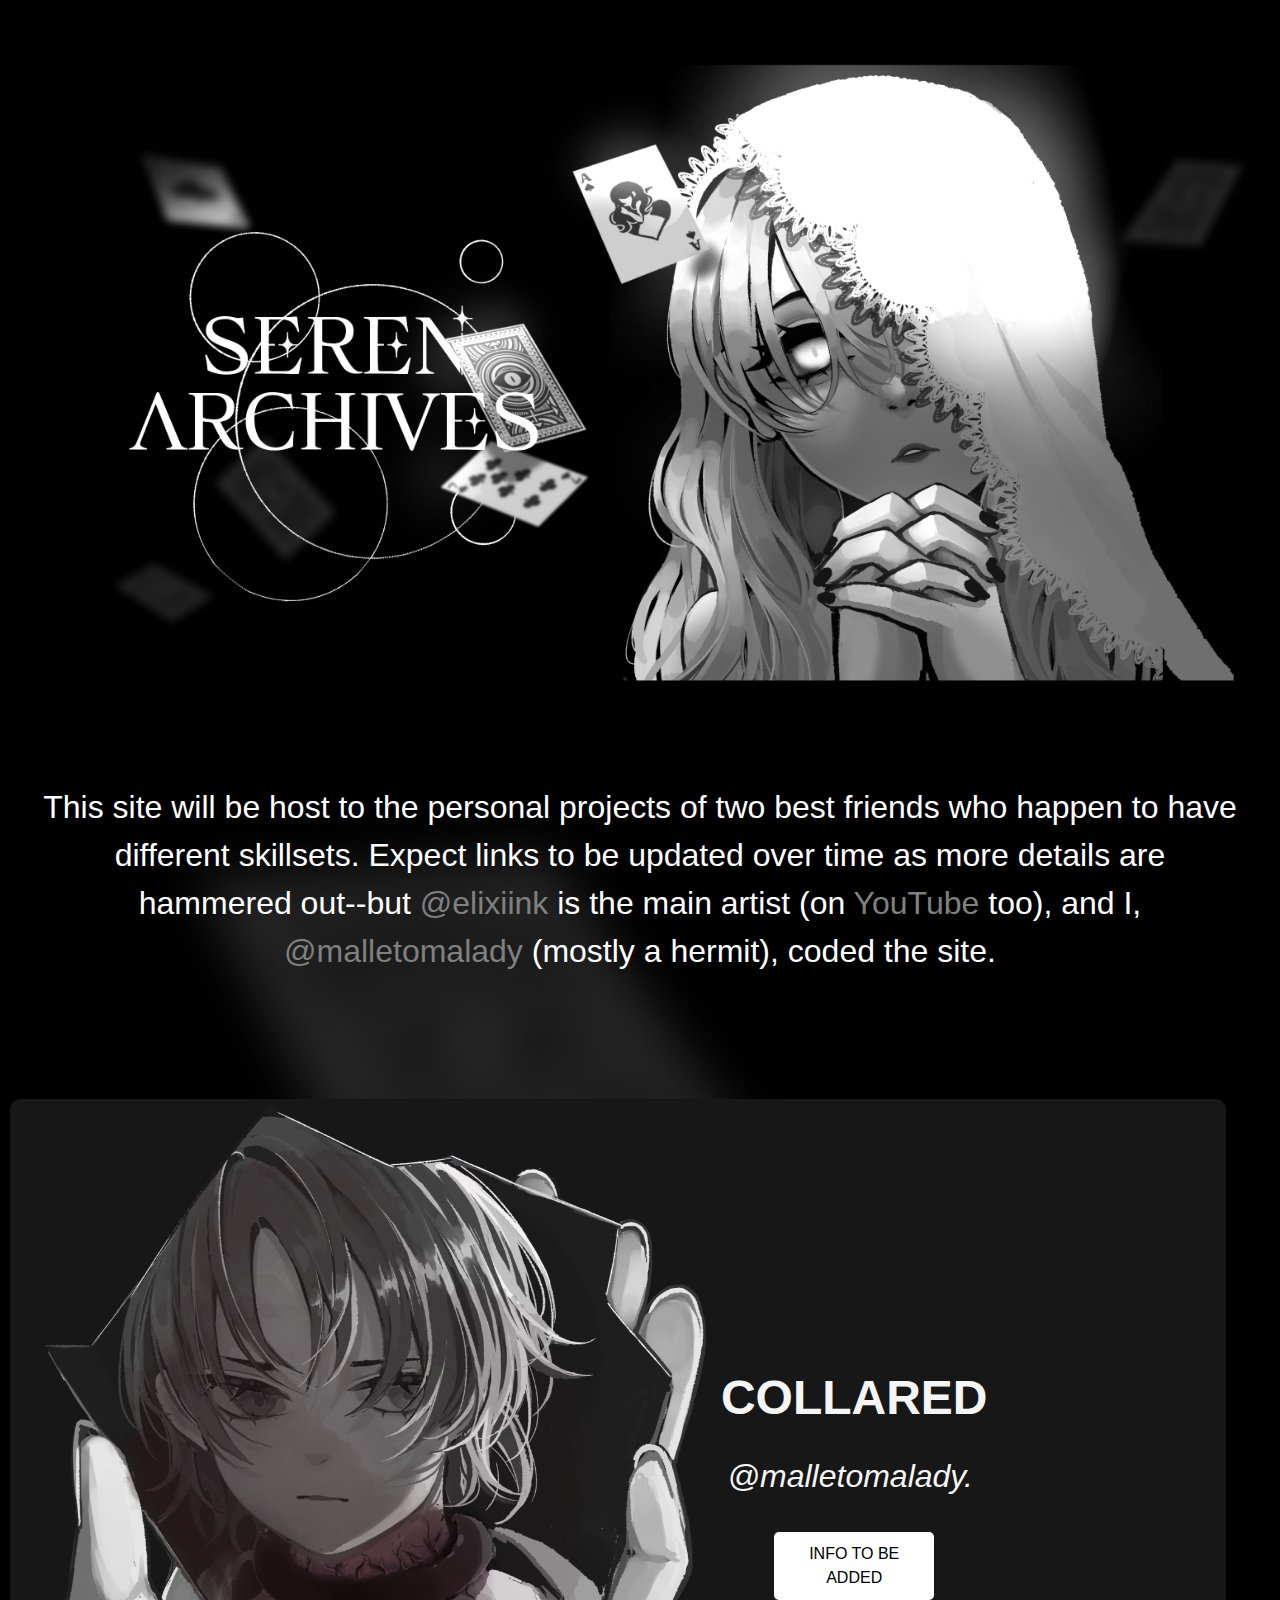
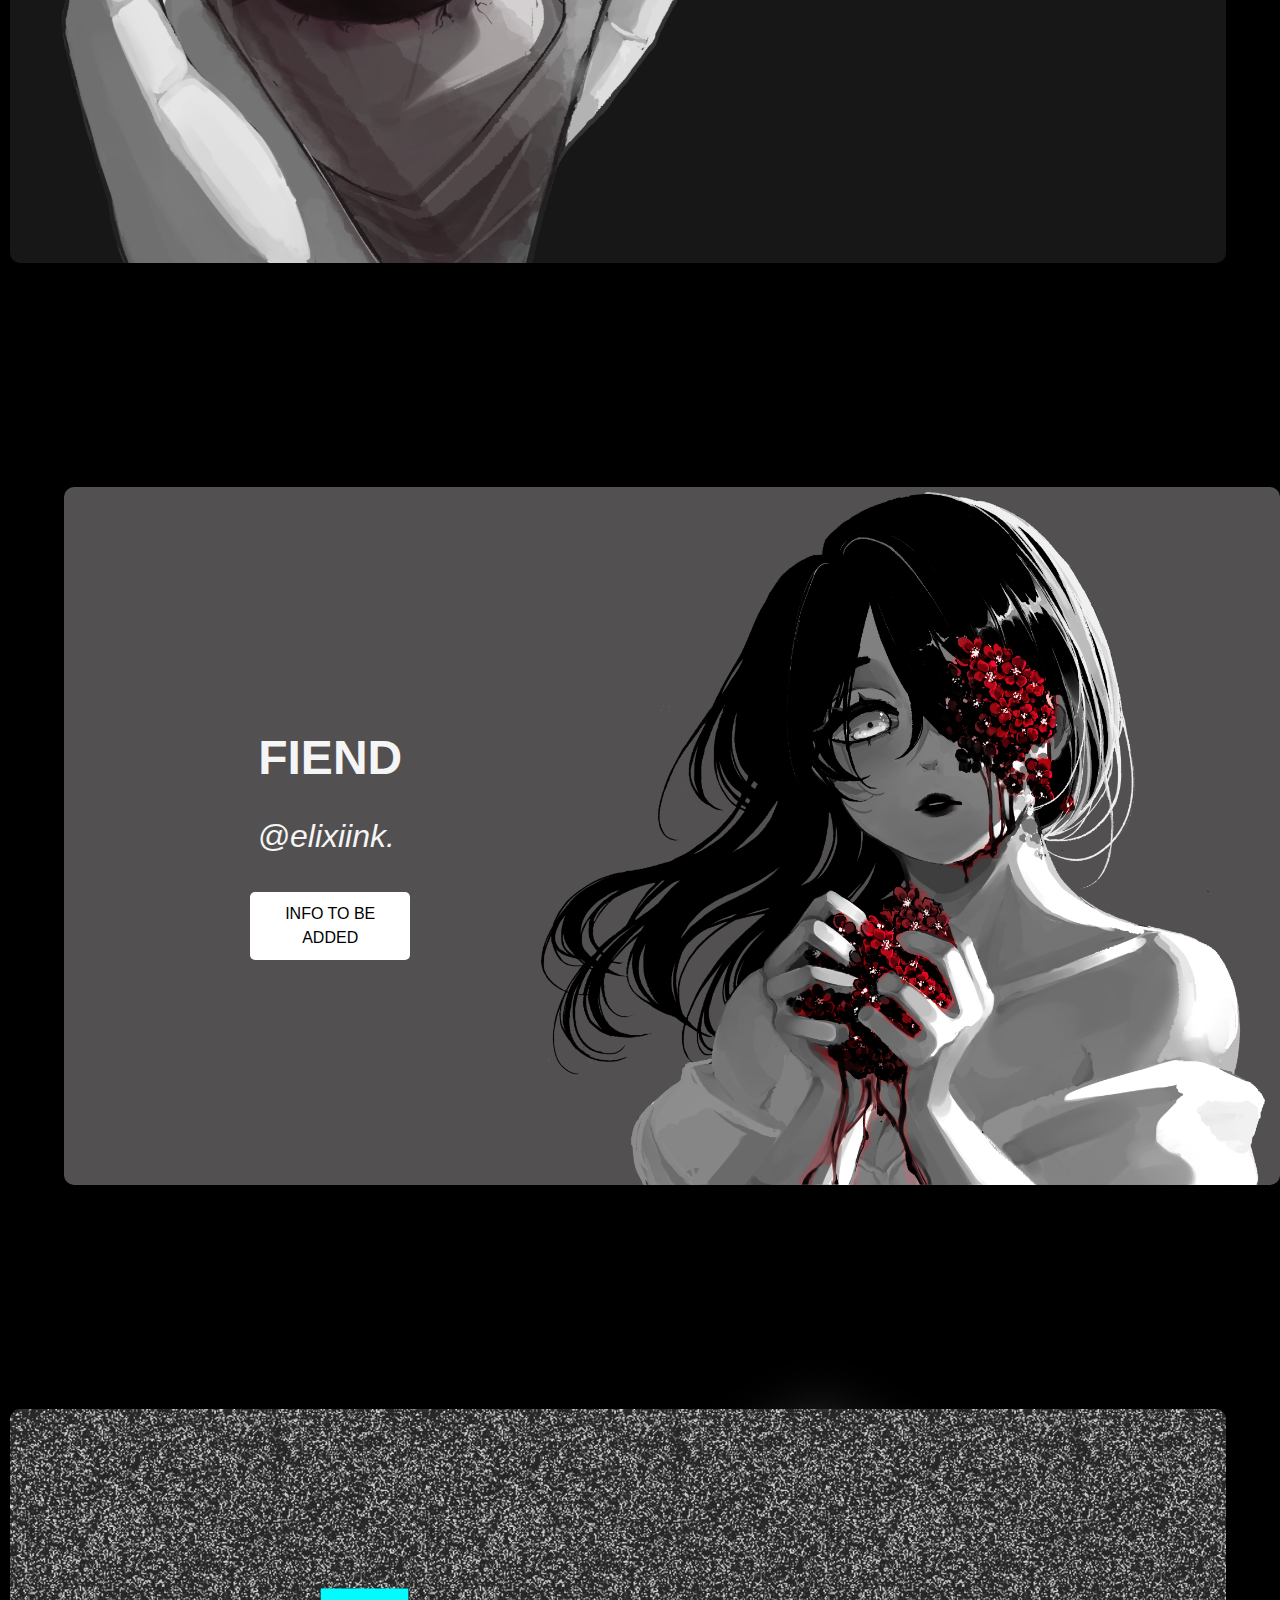
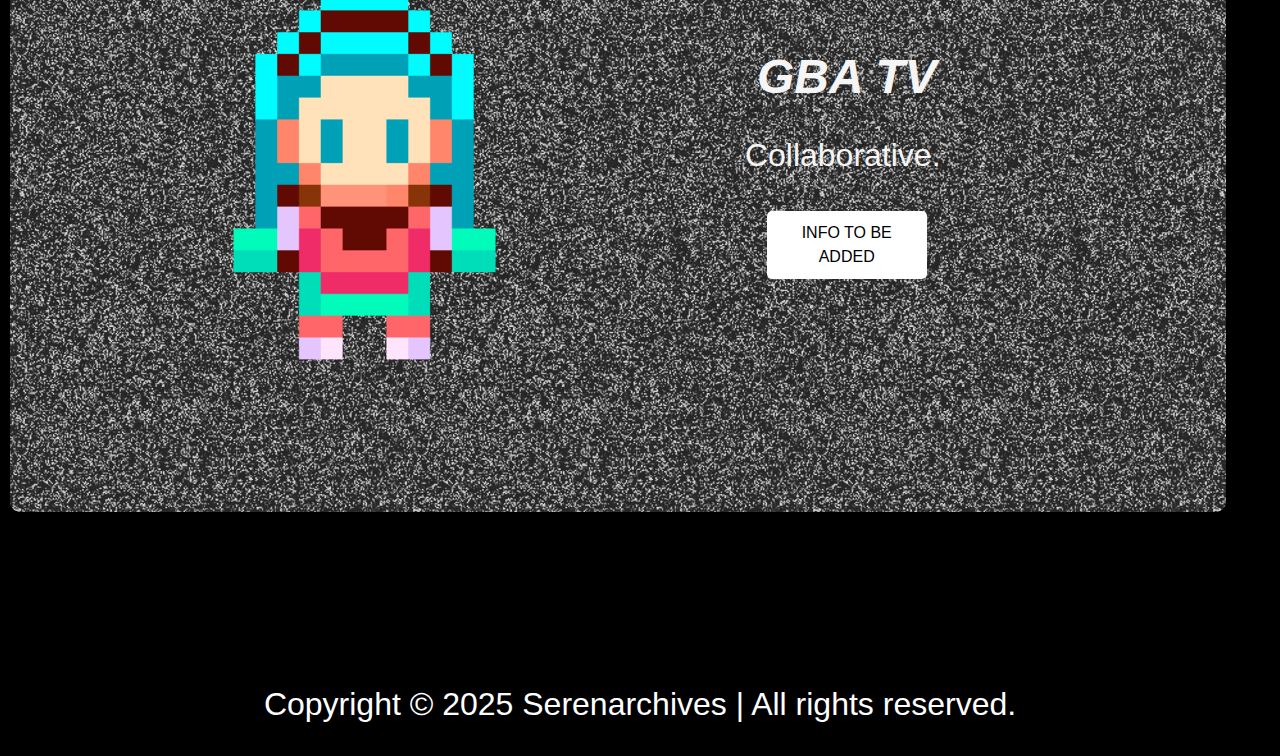
==== index.html @ 35866af8 "Add files via upload" ====
<!DOCTYPE html>
<html lang="en">
    <head>
        <meta charset="UTF-8">
        <meta name="viewport" content="width=device-width, initial-scale=1.0">
        <title>Serenarchives | Under Construction 🔨</title>
        <link href="https://fonts.googleapis.com/css2?family=Roboto:wght@400;700&display=swap" rel="stylesheet">
        <link rel="stylesheet" href="./styl.css">
        <link rel="icon" href="./Images/shibasherbetclearstick_Elixiink.png">
    </head>
    <body>
        <main>
            <section class="banner">
                    <!-- Background image applied through CSS -->
                    <img class="Eeri" src="./Images/Serenarchive_blank_Elixiink.png" width="100%" alt="She prays as you play your next hand.">
                    <img class="backCards" src="./Images/BackCards_Elixiink.png" width="100%">
                    <img class="frontCards" src="./Images/FrontCardsNoBig_Elixiink.png" width="100%">
                    <!--<div class="coverCard"><br></div>-->
                    <img class="circles" src="./Images/Circles_Elixiink.png" width="100%">
                    <img class="titleText" src="./Images/Site_Text_Elixiink.png" width="100%">
            </section>
            <div class="about">
                <center>
                    <p>This site will be host to the personal projects of two best friends who happen to have different skillsets. Expect links to be updated over time as more details are 
                        hammered out--but <a href="https://www.instagram.com/elixiink/#" target="_blank">@elixiink</a> is the main artist (on <a href="https://www.youtube.com/@Elixiink" target="_blank">YouTube</a> too), and I, <a href="https://www.instagram.com/malletomalady/#" target="_blank">@malletomalady</a> (mostly a hermit), coded the site.</p>
                </center>
            </div>
            <section class="main1">
                    <!--<img src="Images/Loretta_Transparent_Elixiink.png" alt="Main 1 Image" width="100%">-->
                <div><br></div>
                <div class="main1-text">
                    <h2><strong>COLLARED</strong></h2>
                    <p><em>@malletomalady.</em></p>
                    <br>
                    <a class="adjust-button loreButton" href="index.html">INFO TO BE ADDED</a>
                </div>
                <img class="loreImage" src="./Images/Loretta_BlackandWhite2_Elixiink.png" alt="Loretta, a girl with a gray pixie cut, frowns into the mirror shard in her hand. A black tube is around her neck, and its veins are connected to her skin." width="100%">
            </section>
            <br>
            <br>
            <br>
            <br>
            <section class="main2">
                    <!--<img src="Images/Celia_Transparent_Elixiink.png" alt="Main 2 Image" width="100%">-->
                <div><br></div>
                <div class="main2-text">
                    <h2><strong>FIEND</strong></h2>
                    <p><em>@elixiink.</em></p>
                    <br>
                    <a class="celia-press" id="celia-button" href="index.html">INFO TO BE ADDED</a>
                </div>
                <img class="celiaImage" src="./Images/Celia_BlackandWhite_Elixiink.png" alt="Celia, a black-haired young woman, looks at the camera with crimson flowers covering one of her eyes and filling her clasping hands. They appear to bleed down her skin." width="100%"> 
            </section>
            <br>
            <br>
            <br>
            <br>
            <section class="main3">
                    <!--<img src="main3-image.png" alt="Main 3 Image">-->
                <div><br></div>
                <div class="main3-text">
                    <h2><em>GBA TV</em></h2>
                    <p>Collaborative.</p>
                    <br>
                    <a class="adjust-button" href="index.html">INFO TO BE ADDED</a>
                </div>
                <img id="zariImage" src="./Images/FinalZari_Malletomalady.gif" alt="A frantic pixelated Zari, who is a girl with blue, borderline cyan, hair." width="100%">
            </section>
            <br>
            <br>
            <br>
            <br>
            <script>
                    /* When the user clicks on the button, 
                    toggle between hiding and showing the dropdown content */
                    function myFunction() {
                    document.getElementById("myDropdown").classList.toggle("show");
                    }
                    // Close the dropdown if the user clicks outside of it
                    window.onclick = function(e) {
                    if (!e.target.matches('.dropbtn')) {
                    var myDropdown = document.getElementById("myDropdown");
                        if (myDropdown.classList.contains('show')) {
                        myDropdown.classList.remove('show');
                        }
                    }
                    }
            </script>
        </main>
    </body>
    <footer>
        <center><p>Copyright © 2025 Serenarchives | All rights reserved.</p></center>
    </footer>
</html>
---- styl.css ----
* {
    margin: 0;
    padding: 0;
    box-sizing: border-box; 
}

body {
    width: 100%;
    font-family: 'Merriweather', sans-serif;
    background-color: #000;
    color: rgb(255, 255, 255);
    line-height: 1.5;
    background-image: url("./Images/cards_Background_Elixiink.png");
    background-position: 0;
    background-size: cover;
}



a {
    text-decoration: none;
    color: gray;
}


.show {
    display: block;
}

.logo {
    max-width: 35px;
    animation: float 20s ease-in-out infinite;
    margin-left: 30px;
    padding: 0px;
    bottom: auto;
}

/* Banner Section */
.banner {
    /*background-image: url("./Images/Serenarchives.png");
    background-size: cover;
    background-position: center;
    background-repeat: no-repeat;
    width: 100vw;*/
    margin-top: 0px; /* Offset for fixed navbar */
    display: flex;
    position: relative;
    padding: 0px;
    margin: 0;
    border-radius: 10%;
}

.Eeri {
    z-index: 0;
    position: absolute;
    margin: 0;
    padding: 0;
}

.backCards {
    z-index: 1;
    position: absolute;
    animation: float 8s ease-in-out infinite;
    padding: 0;
    margin: 0;
}

.frontCards {
    z-index: 3;
    position: absolute;
    padding: 0;
    margin-left: 1.5rem;
    animation: float 4s ease-in-out infinite;
}

.circles {
    position: absolute;
    z-index: 2;
}

.titleText {
    position: relative;
    z-index: 4;
}

.coverCard {
    width: 100vw;
    z-index: 3;
    margin-top: -20px;
    padding-top: 0;
}

/* About Section */
.about {
    display: flex;
    align-self: center;
    justify-content: center;
    padding: 2rem 2rem;
}

.aboutLeft img {
    width: 25%;
    max-width: 300px;
    margin: 1rem;
    flex: 1;
    border-radius: 10%;
    animation: float 3s ease-in-out infinite;
}

.aboutRight img {
    flex: 1;
    padding: 2rem;
}

.aboutRight p {
    font-size: 2rem;
}

.adjust-button {
    margin-top: 20px;
    display: inline-block;
    background-color: white;
    color: black;
    padding: 10px 20px;
    border-radius: 5px;
    z-index: 2;
    width: 10rem;
    text-align: center; 
    margin: -20px -50px 0px -50px; 
    position:relative;
    top:50%; 
    animation: breathe 5s ease-in-out infinite;
}

a:hover {
    color: whitesmoke;
}

.adjust-button:hover {
    background-color: #000;
    color: #3f3d3d;
}

.blog-link {
    display: inline-block;
    background-color: white;
    color: black;
    padding: 10px 20px;
    border-radius: 5px;
    border-radius: 5px;
    z-index: 2;
    width: fit-content;
    text-align: center;  
    margin-left: 30%;
    top: 20%;
    margin-bottom: 50%;
    animation: breathe 5s ease-in-out infinite;
}

.blog-link:hover {
    background-color: #000;
    color: #3f3d3d;
}

/* Main Sections */
.main1, .main2, .main3 {
    display: flex;
    flex: 1;
    align-items: center;
    justify-content: space-between;
    width: 95%;
    padding: 0;
    margin: 5%;
    color: whitesmoke;
    animation: float 4s ease-in-out infinite;
    
}

.main1 {
    background-color: #171717; /* Light gray */
    padding: 0px 10px 0px 0px;
    border-radius: 10px;
    align-self: right;
    flex-direction: row-reverse;
    margin-left: 10px;
}

.main1:hover {
    background-color: rgb(47, 28, 52);
    padding: 0;
}

.main2 {
    background-color: #525050; /* Darker gray */
    padding: 0px 10px 0px 0px;
    border-radius: 10px;
}

.main2:hover {
    background-color: rgb(163, 11, 54);
    padding: 0;
}

.main3 {
    background-color: #ebebeb; /* Same gray as main1 */
    padding: 0px 10px 0px 0px;
    border-radius: 10px;
    align-self: right;
    flex-direction: row-reverse;
    margin-left: 10px;
    background-image: url("./Images/STATIC_NOISE_400.gif");
}

.main3:hover {
    /*visibility: hidden;*/
    background-color: rgb(163, 148, 11);
}

.main1 img, .main3 img {
    flex: 1;
    width: 40%;
    max-width: 60%;
    max-height: 30%;
    margin-right: 20px;
    padding-right: 10px;
    margin-left: 0px;
    padding-left: 0px;
    padding-bottom: 0;
    
}

.loreImage {
    animation: shiver 4s ease-in-out infinite;
    position: relative;
}

.loreImage:hover {
    content: url("./Images/Loretta_Elixiink.png");
}

.celiaImage {
    flex: 1;
    width: 40%;
    max-width: 60%;
    margin-left: 0px;
    padding-left: 0px;
    padding-bottom: 0;
    animation: breathe 3s shiver;
    max-height: 30%;
}

.celiaImage:hover {
    content: url("./Images/Celia_Elixiink.png");
}

.main1 img, .main2 img, .main3 img {
    width: 144%; /* Images take full width on small screens */
    margin: 5px 5px 0px 5px;
    padding-bottom: 0;
}


.main2-text {
    flex: 1;
    padding-left: 70px;
    padding-right: 10px;
    text-align: center; 
    margin: -20px -50px; 
    position:relative;
    top:50%;
    z-index: 1;
}

.main1-text, .main3-text {
    flex: 1;
    padding-right: 70px;
    padding-left: 10px;
    text-align: center; 
    margin: -20px -50px; 
    position:relative;
    top:50%; 
    z-index: 1;
}

.main1-text p, .main2-text p , .main3-text p {
    text-align: center;
    padding-left: 0;
    margin-left: 0;
}

.main1-text, .main3-text {
    margin-left: -20%;
}

#celia-button {
    margin-top: 20px;
    display: inline-block;
    background-color: white;
    color: black;
    padding: 10px 20px;
    border-radius: 5px;
    z-index: 2;
    width: 10rem;
    text-align: center; 
    margin: -20px -50px; 
    position:relative;
    top:50%; 
    animation: breathe 5s ease-in-out infinite;
}

#celia-button:hover {
    background-color: #000;
    color: #3f3d3d;
}

#zariImage:hover {
    visibility: hidden;
}

h2 {
    font-size: 3rem;
    margin-bottom: 10px;
    text-align: center;
}

p {
    margin-bottom: 20px;
    font-size: 2rem;
    padding: 0.5rem;
}


a:hover {
    background-color: gray;
}

/* Contact Section */
.contact {
    text-align: center;
    padding: 4rem;
}

.contact h2 {
    font-size: 2rem;
    margin-bottom: 20px;
}

.contact form {
    display: flex;
    flex-direction: column;
    align-items: center;
    gap: 10px;
}

.contact form input {
    padding: 10px;
    width: 300px;
    max-width: 75%;
    min-width: 50%;
}

.contact form button {
    padding: 10px 20px;
    background-color: white;
    color: black;
    border-radius: 5px;
    cursor: pointer;
    animation: breathe;
    animation-duration: 5s;
    animation-iteration-count: infinite;
}

.contact form button:hover {
    background-color: gray;
}

/*ANIMATION*/
@-webkit-keyframes breathe {
    0% {
      -webkit-transform: scale(0.9);
      transform: scale(0.9);
    }
  
    25% {
      -webkit-transform: scale(1);
      transform: scale(1);
    }
  
    60% {
      -webkit-transform: scale(0.9);
      transform: scale(0.9);
    }
  
    100% {
      -webkit-transform: scale(0.9);
      transform: scale(0.9);
    }
}
  

@keyframes float {
    0% {
        transform: translateY(0);
    }

    50% {
        transform: translateY(-6px);
    }

    100% {
        transform: translateY(0px);
    }
}

@keyframes shiver {
    0% {
        transform: translateX(0);
    }

    25% {
        transform: translateX(-1px);
    }

    50% {
        transform: translateX(0px);
    }

    75% {
        transform: translateX(1px);
    }

    100% {
        transform: translateX(0px);
    }
}

@keyframes background {
    from {background-image: url(./Images/STATIC_NOISE_400.gif);}
}

@keyframes backgroundLore {
    from {background-image: url(./Images/STATIC_NOISE_400.gif);}
    to {background-color: rgb(47, 28, 52);}
}

@keyframes backgroundCelia {
    from {background-image: url(./Images/STATIC_NOISE_400.gif);}
    to {background-color: rgb(163, 11, 54);}
}

/* Media Query for Small Screens (600px or less) */
@media (max-width: 600px) {

    header {
        display: flex;
        width: fit-content;
        flex-wrap: wrap;
    }

    .banner {
        margin-top: 10%;

    }

    .blog-link {
        margin-left: auto;
    }

    .adjust-button {
        display: inline-block;
        border-radius: 5px;
        width: fit-content;
        text-align: center; 
        margin: 0% -50% 0% -50%; 
        position:relative;
        top:50%; 
        right: inherit;
    }

    .about {
        flex-direction: column;
        align-items: center;
        padding: 2rem;
    }

    .aboutLeft, .aboutRight {
        width: 100%;
        text-align: center;
    }

    .main1, .main2, .main3 {
        display: flex;
        flex: 1;
        align-items: center;
        justify-content: space-between;
        width: 75dvw;
        padding: 3%;
        padding-bottom: 0;
        margin: 10%;
        flex-direction: column;
        align-items: center;
        animation: float 4s ease-in-out infinite;
        
    }

    .main1 img, .main2 img, .main3 img {
        width: 144%; /* Images take full width on small screens */
        max-width: 400px;
        margin: 0 0 0 0;
        padding-bottom: 0;
    }

    .main1-text, .main3-text {
        text-align: center;
        padding-left: 40px;
        padding-right: 40px;
        padding-bottom: 44px;
    }


    .main2-text {
        text-align: center;
        padding-left: 40px;
        padding-right: 40px;
        padding-bottom: 44px;
        z-index: 1;
    }

    #celia-button {
        display: inline-block;
        border-radius: 5px;
        width: fit-content;
        text-align: center; 
        margin: -20% -50% 0% -50%; 
        position:relative;
        top:50%; 
        right: inherit;
    }

    .celia-press:hover {
        background-color: #000;
        color: #3f3d3d;
    }


    h2 {
        font-size: 2rem;
    }

    p {
        font-size:1rem;
    }

    .contact {
        padding: 2rem;
    }

    .footer-top {
        flex-direction: column;
        text-align: center;
        gap: 10px;
    }

    footer hr {
        width: 100%;
    }

    footer {
        padding: 20px;
        margin: auto;
    }

    .frontCards {
        z-index: 2;
        position: absolute;
        padding: 0;
        margin-left: 0.5rem;
        animation: float 6s ease-in-out infinite;
    }
}
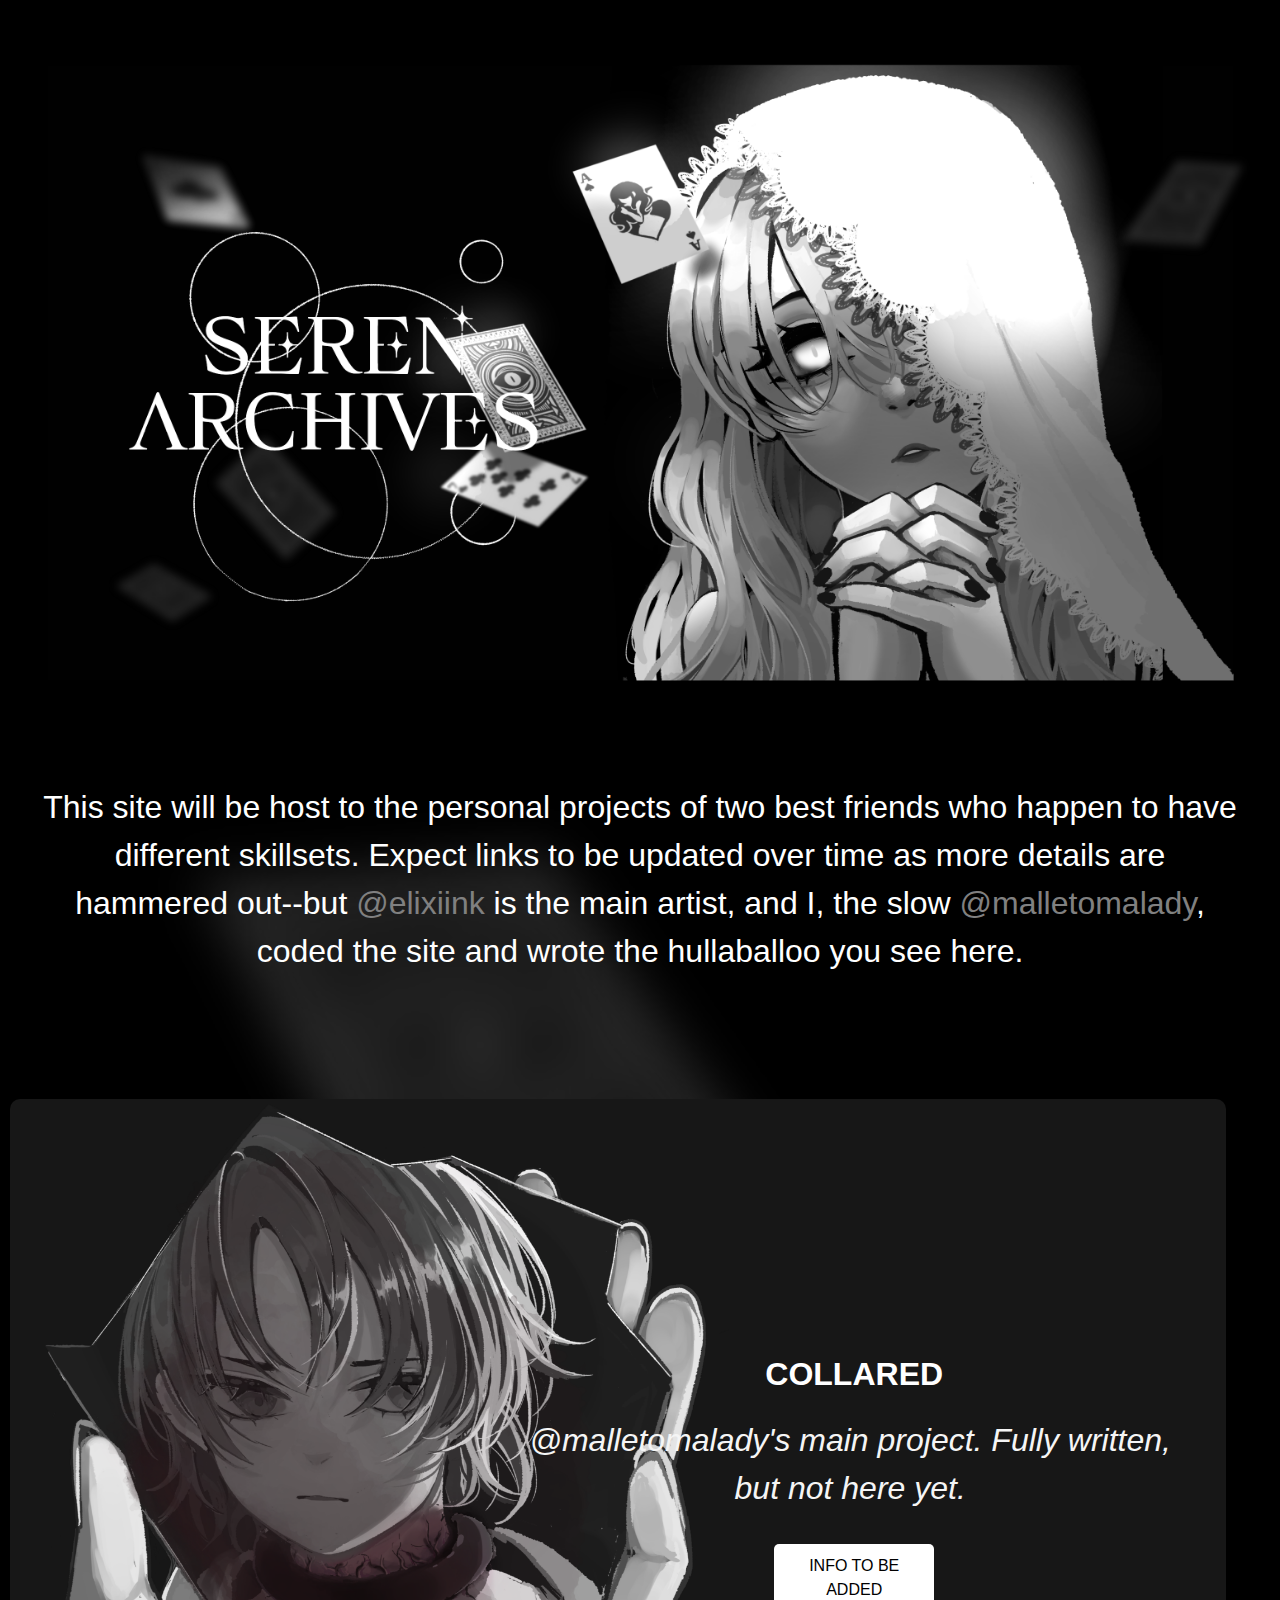
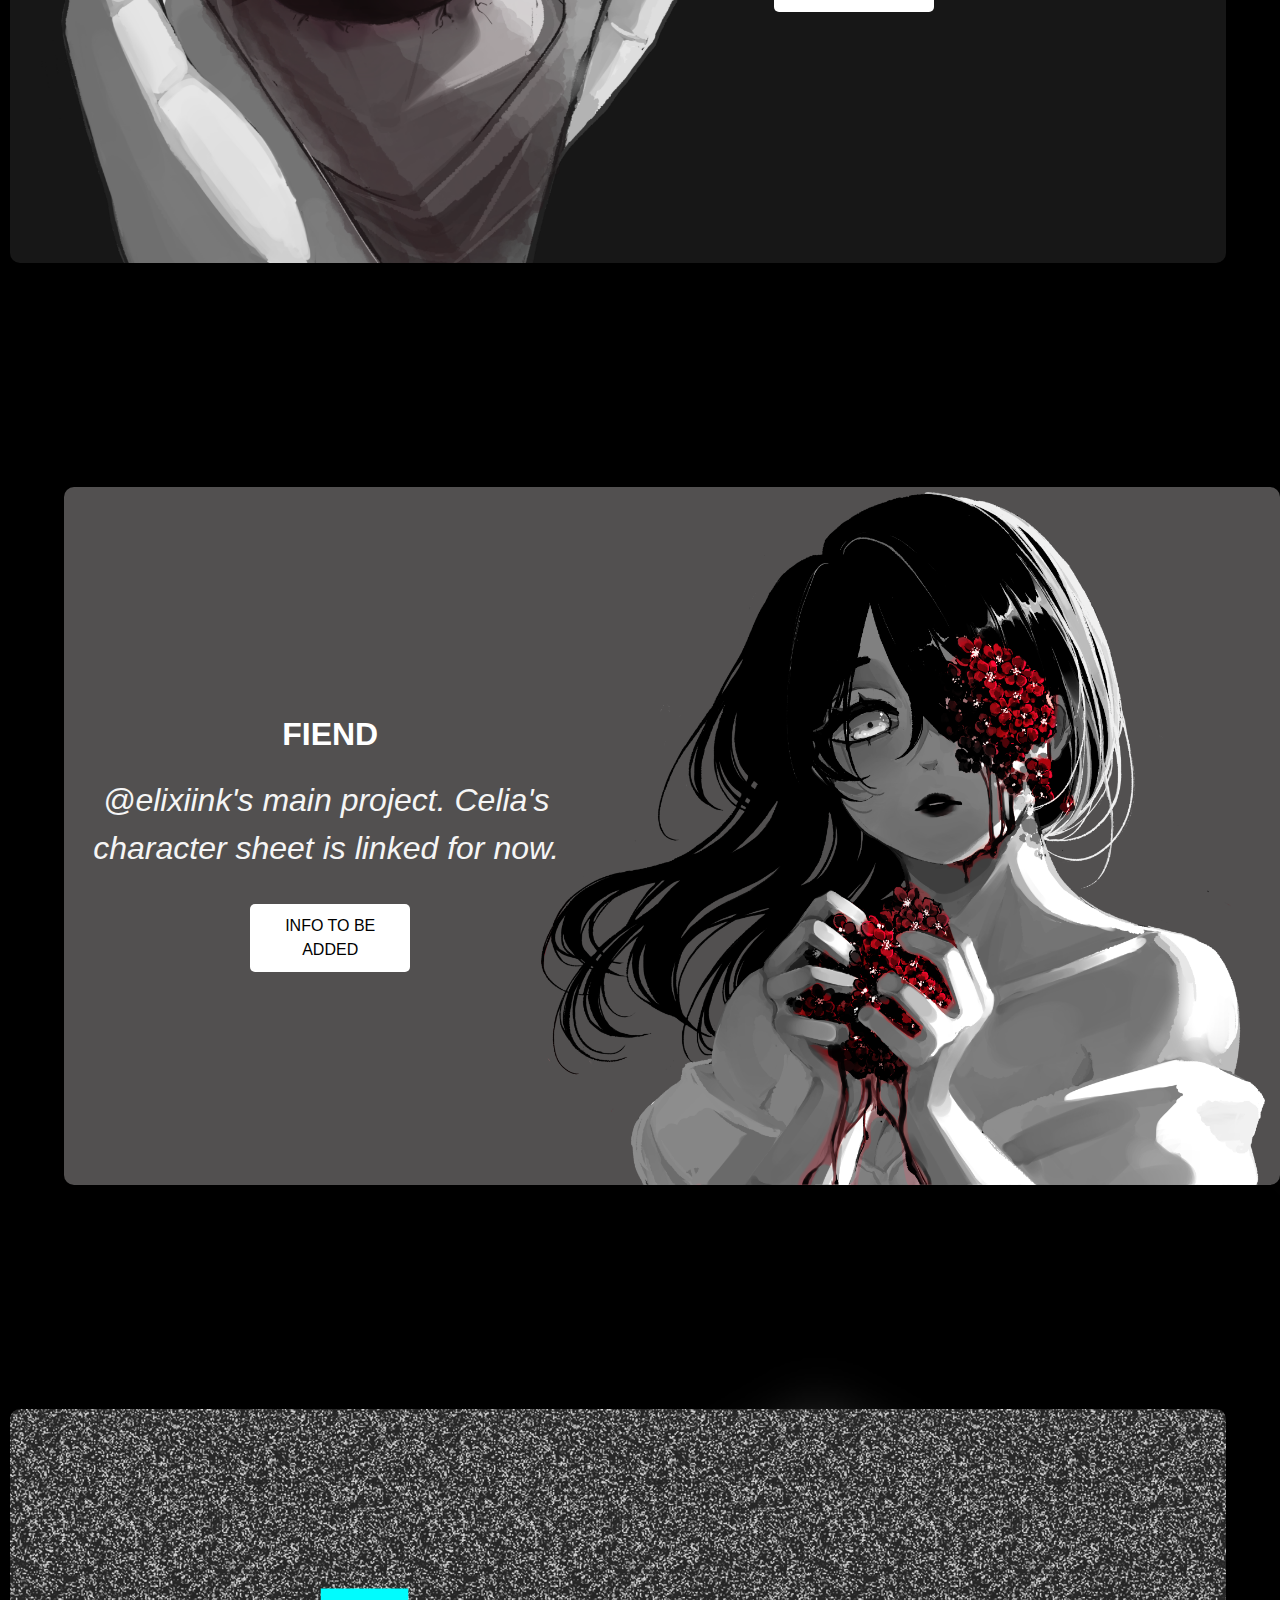
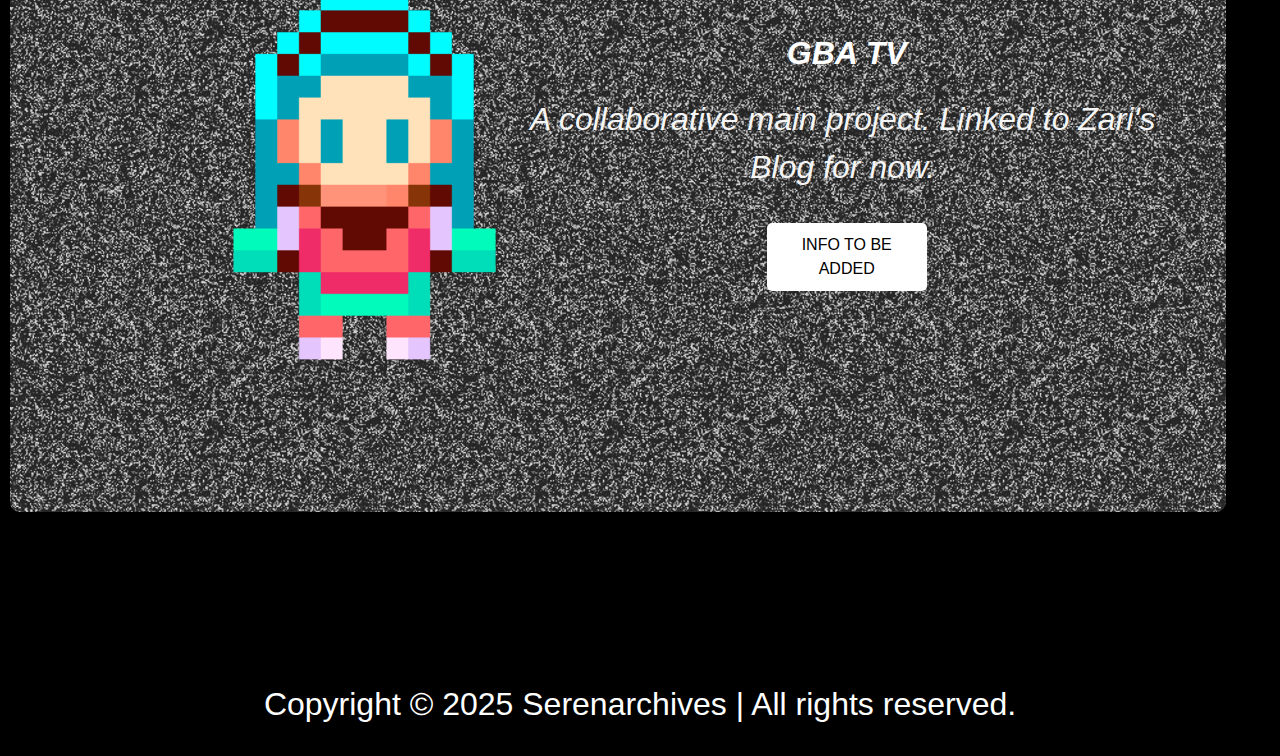
==== commit 87c9b4bd: "Add files via upload" ====
--- a/index.html
+++ b/index.html
@@ -22,7 +22,7 @@
             <div class="about">
                 <center>
                     <p>This site will be host to the personal projects of two best friends who happen to have different skillsets. Expect links to be updated over time as more details are 
-                        hammered out--but <a href="https://www.instagram.com/elixiink/#" target="_blank">@elixiink</a> is the main artist (on <a href="https://www.youtube.com/@Elixiink" target="_blank">YouTube</a> too), and I, <a href="https://www.instagram.com/malletomalady/#" target="_blank">@malletomalady</a> (mostly a hermit), coded the site.</p>
+                        hammered out--but <a href="./elixiinkinfo.html">@elixiink</a> is the main artist, and I, the slow <a href="./malletomaladyinfo.html">@malletomalady</a>, coded the site and wrote the hullaballoo you see here.</p>
                 </center>
             </div>
             <section class="main1">
@@ -30,7 +30,7 @@
                 <div><br></div>
                 <div class="main1-text">
                     <h2><strong>COLLARED</strong></h2>
-                    <p><em>@malletomalady.</em></p>
+                    <p><em>@malletomalady's main project. Fully written, but not here yet.</em></p>
                     <br>
                     <a class="adjust-button loreButton" href="index.html">INFO TO BE ADDED</a>
                 </div>
@@ -45,9 +45,9 @@
                 <div><br></div>
                 <div class="main2-text">
                     <h2><strong>FIEND</strong></h2>
-                    <p><em>@elixiink.</em></p>
+                    <p><em>@elixiink's main project. Celia's character sheet is linked for now.</em></p>
                     <br>
-                    <a class="celia-press" id="celia-button" href="index.html">INFO TO BE ADDED</a>
+                    <a class="celia-press" id="celia-button" href="https://www.instagram.com/elixiink/p/DF8NTHVPv2w/?img_index=1" target="_blank">INFO TO BE ADDED</a>
                 </div>
                 <img class="celiaImage" src="./Images/Celia_BlackandWhite_Elixiink.png" alt="Celia, a black-haired young woman, looks at the camera with crimson flowers covering one of her eyes and filling her clasping hands. They appear to bleed down her skin." width="100%"> 
             </section>
@@ -60,9 +60,9 @@
                 <div><br></div>
                 <div class="main3-text">
                     <h2><em>GBA TV</em></h2>
-                    <p>Collaborative.</p>
+                    <p><em>A collaborative main project. Linked to Zari's Blog for now.</em></p>
                     <br>
-                    <a class="adjust-button" href="index.html">INFO TO BE ADDED</a>
+                    <a class="adjust-button" href="https://www.zariblog.com" target="_blank">INFO TO BE ADDED</a>
                 </div>
                 <img id="zariImage" src="./Images/FinalZari_Malletomalady.gif" alt="A frantic pixelated Zari, who is a girl with blue, borderline cyan, hair." width="100%">
             </section>
--- a/styl.css
+++ b/styl.css
@@ -186,6 +186,18 @@
     margin-left: 10px;
 }
 
+.main1 h2 {
+    color: white;
+}
+
+.main2 h2 {
+    color: white;
+}
+
+.main3 h2 {
+    color: white;
+}
+
 .main1:hover {
     background-color: rgb(47, 28, 52);
     padding: 0;
@@ -504,6 +516,11 @@
         
     }
 
+    .main1 p, .main2 p, .main3 p {
+        flex: 1;
+        
+    }
+
     .main1 img, .main2 img, .main3 img {
         width: 144%; /* Images take full width on small screens */
         max-width: 400px;
@@ -578,4 +595,139 @@
         margin-left: 0.5rem;
         animation: float 6s ease-in-out infinite;
     }
+    .social-button-text {
+        text-align: center;
+        font-size: 20px;
+        position: relative;
+        margin: auto;
+        padding: 0;
+    }
+    .mal-social-text, h2 {
+        font-size: 1rem;
+    }
+    .icon {
+        margin: auto;
+        padding: auto;
+        display: flex;
+        max-width: 95%;
+    }
+}
+
+@media (min-width: 1000px) {
+    .link-word {
+        font-size: 44px;
+    }
+}
+
+
+/*Social pages*/
+.icon {
+    margin: auto;
+    padding: auto;
+    display: flex;
+    min-width: 44%;
+    max-width: 69%;
+    border: white;
+}
+
+.social-text {
+    margin: auto;
+    display: block;
+}
+#eli-text, h2 {
+    color: white;
+    
+}
+
+.social-card {
+    box-sizing: border-box;
+    border: 2px solid rgb(255, 255, 255);
+}
+
+.social-card {
+    margin: 15% 15% 15% 15%;
+    width: 75 dvw;
+    background-color: rgb(84, 7, 25);
+    border-radius: 5px;
+    animation: float 4s ease-in-out infinite;
+    padding-bottom: 0;
+}
+
+.mal-social-card {
+    margin: 15% 15% 15% 15%;
+    width: 75 dvw;
+    background-color: rgb(69, 69, 69);
+    border-radius: 5px;
+    animation: float 4s ease-in-out infinite;
+    padding-bottom: 0;
+}
+
+.mal-social-text, h2 {
+    font-size: 2rem;
+    color: rgb(0, 0, 0);
+}
+.social-link-button {
+    background-color: rgb(84, 7, 25);
+    display: inline-block;
+    text-align: center;
+    font-size: larger;
+    color: white;
+    height: fit-content;
+    width: 100%;
+    border: 2px dotted rgb(137, 55, 60) ;
+    padding: 5%;
+}
+
+.mal-social-link-button {
+    background-color: rgb(69, 69, 69);
+    display: inline-block;
+    text-align: center;
+    font-size: larger;
+    color: white;
+    height: fit-content;
+    width: 100%;
+    border: 2px dotted rgb(99, 99, 99) ;
+    padding: 5%;
+}
+
+svg {
+    width: 100%;
+    display: flex;
+    padding-top: 10px;
+}
+
+.link-word {
+    width: 100%;
+}
+
+.mal-social-link-button:hover {
+    background-color: #000000;
+    opacity: .87;
+    height: 150%;
+    box-sizing: border-box;
+    font-size: larger;
+    padding-top: 1rem;
+}
+
+.social-link-button a {
+    margin: 0;
+    padding: 10px;
+    width: 100px;
+    height: 200%;
+    display: flex;
+    border-radius: 10px;
+    text-align: center;
+    unicode-bidi: isolate;
+    font-size: 1.6rem;
+    -webkit-font-smoothing: antialiased;
+}
+
+.social-button-text {
+    text-align: center;
+    font-size: larger;
+    color: #a2858a;
+    margin: 10px;
+    padding: 0;
+    position: flex;
+
 }